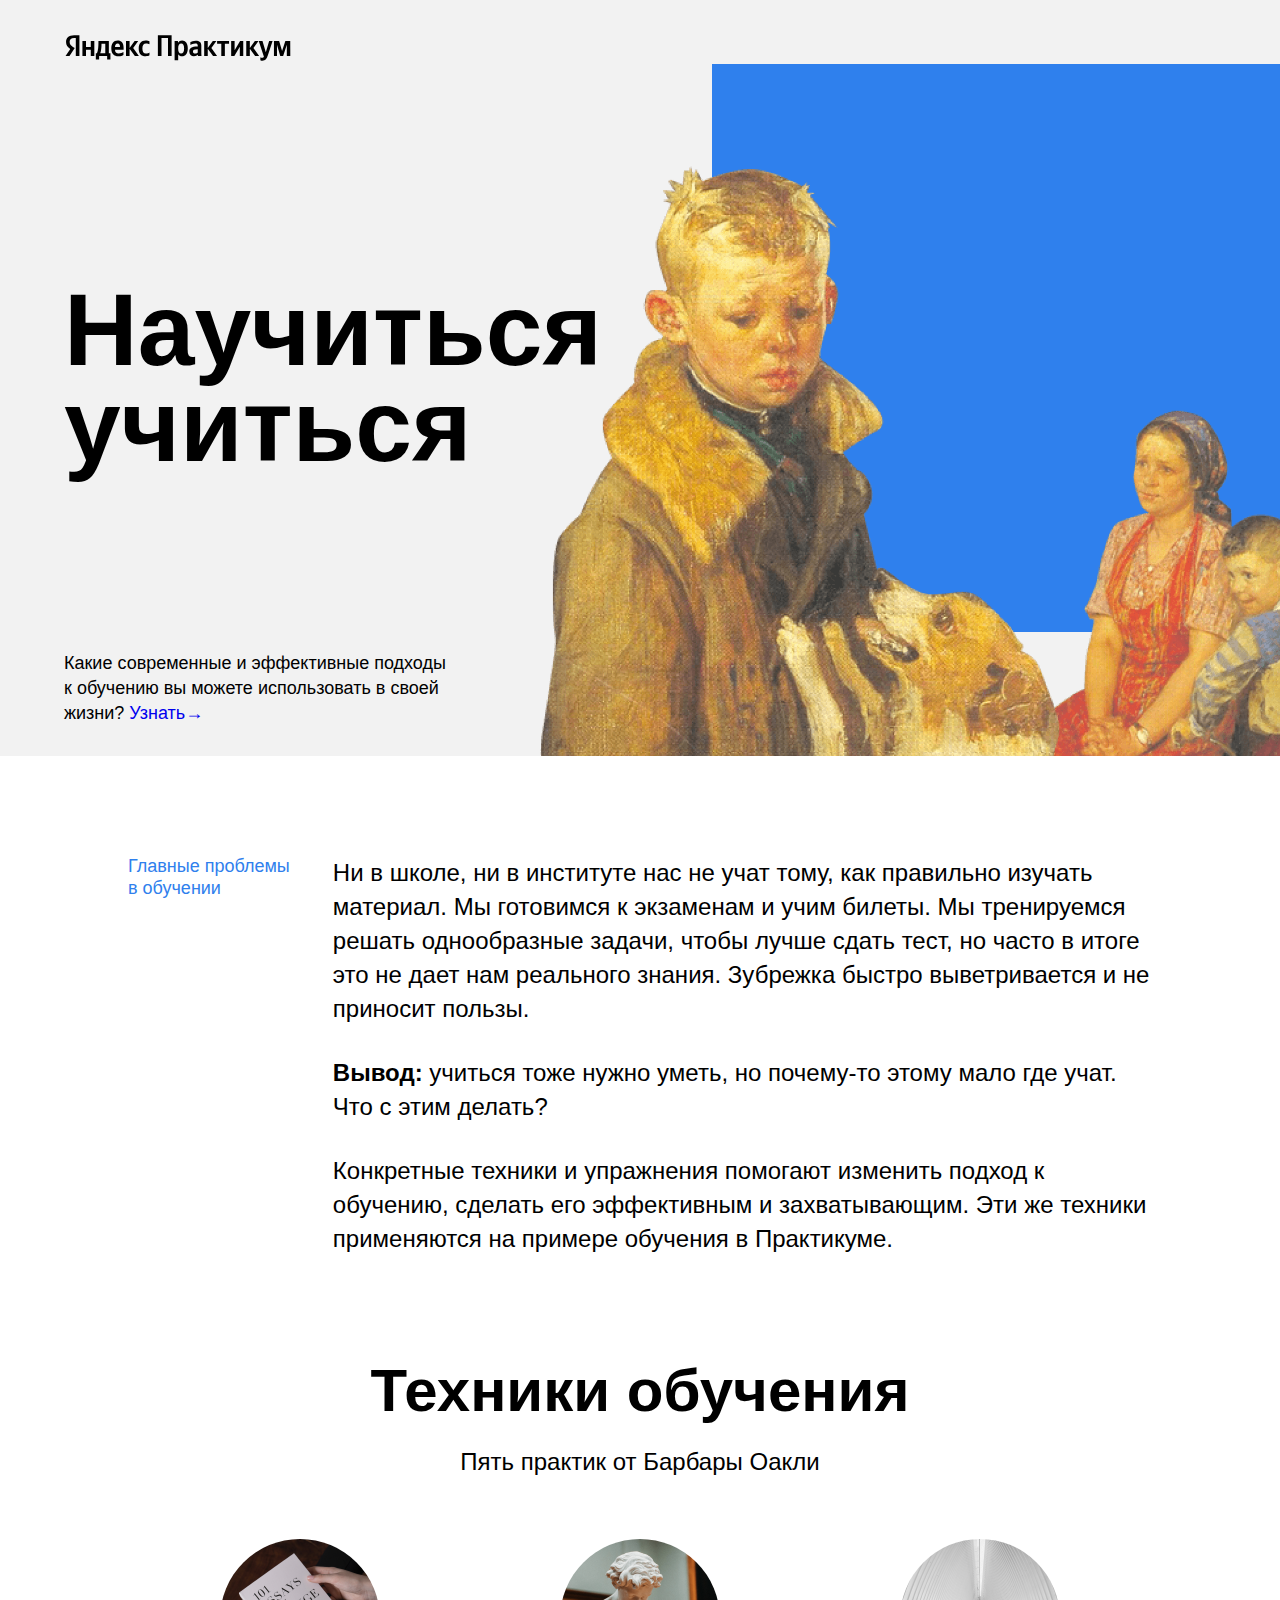
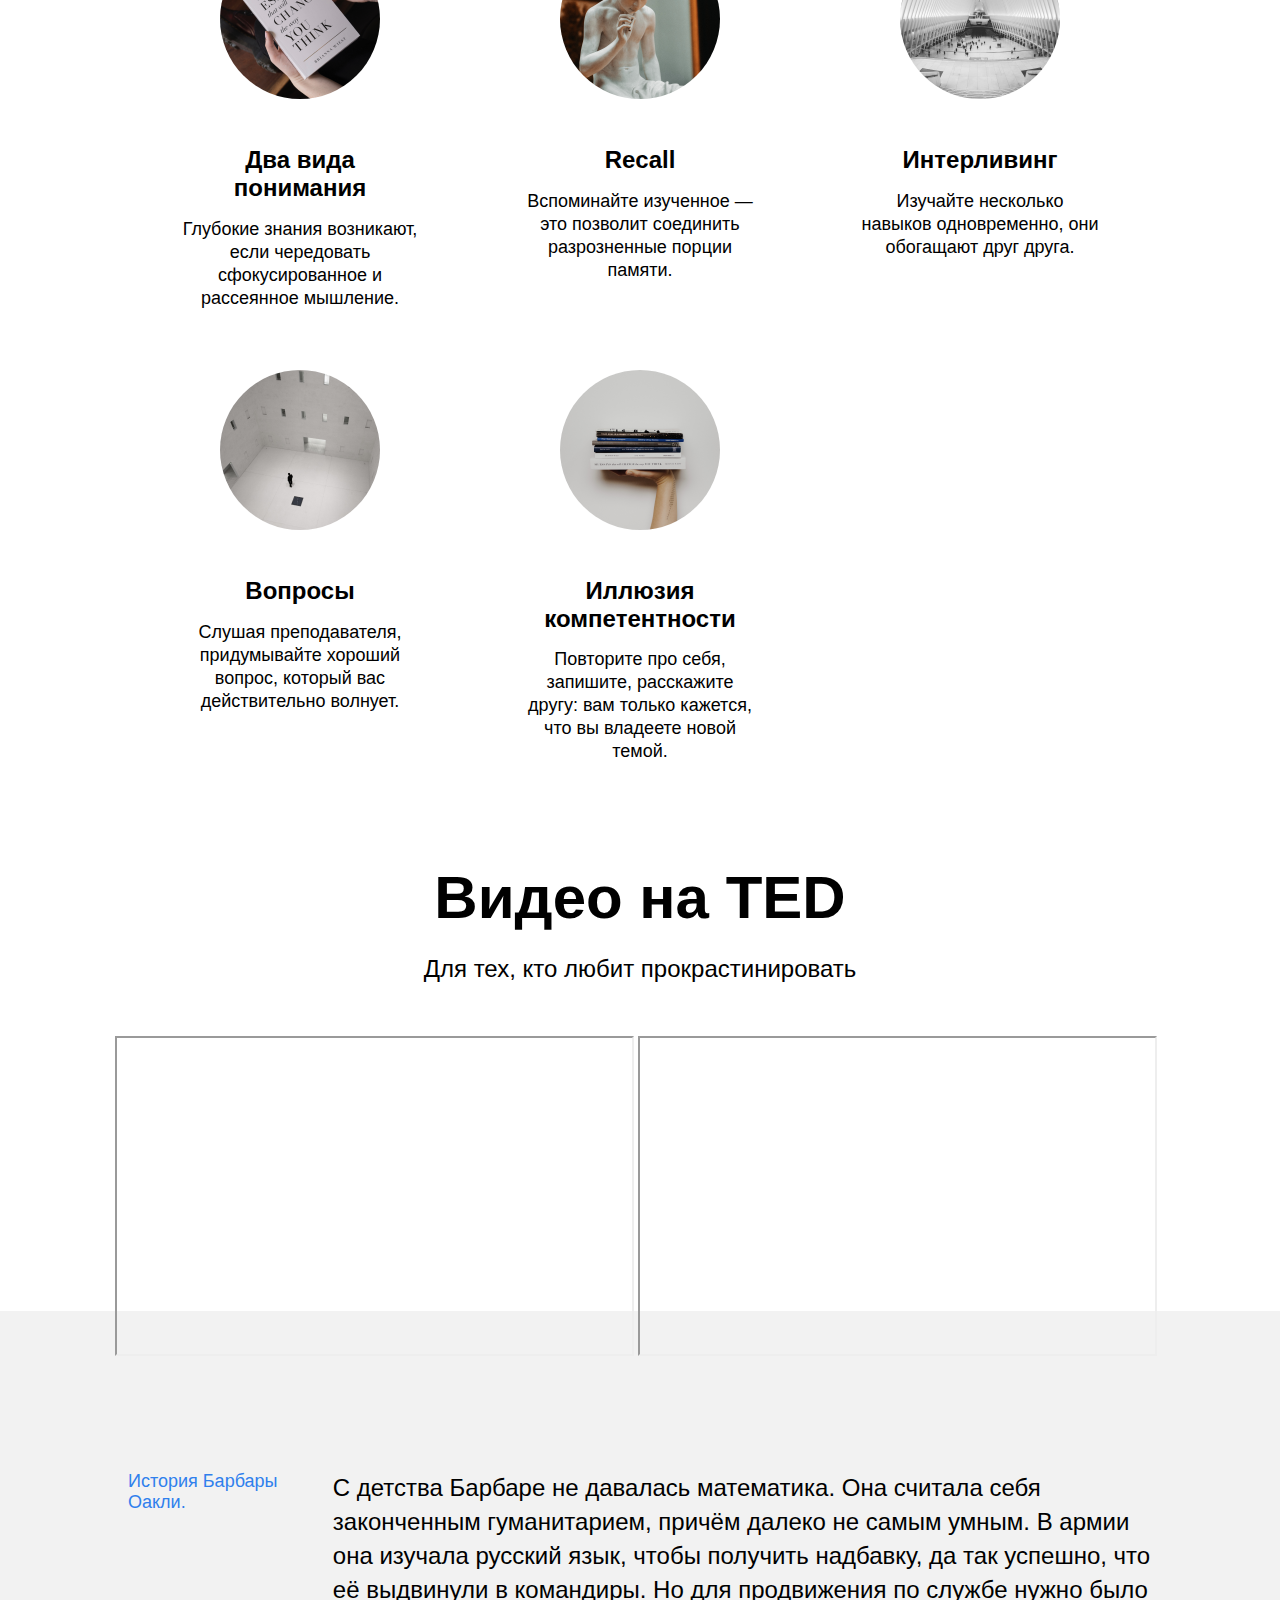
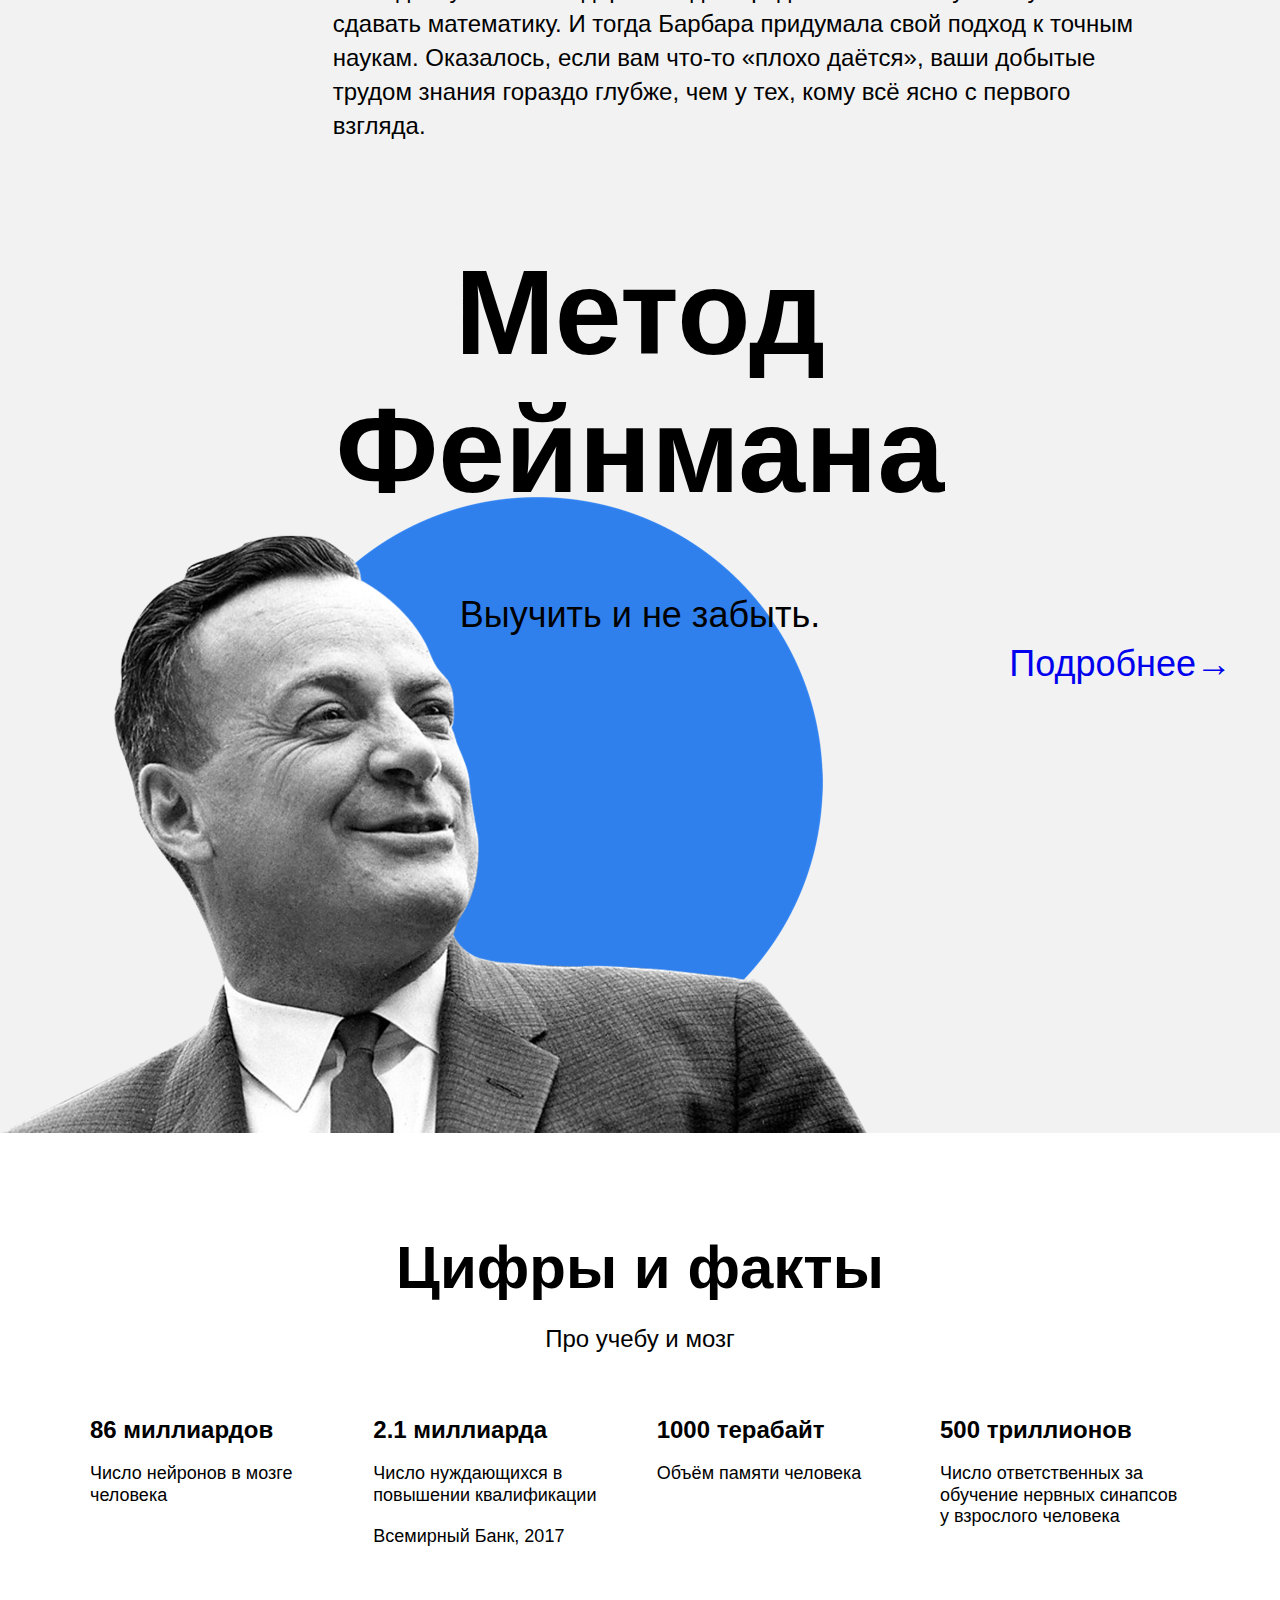
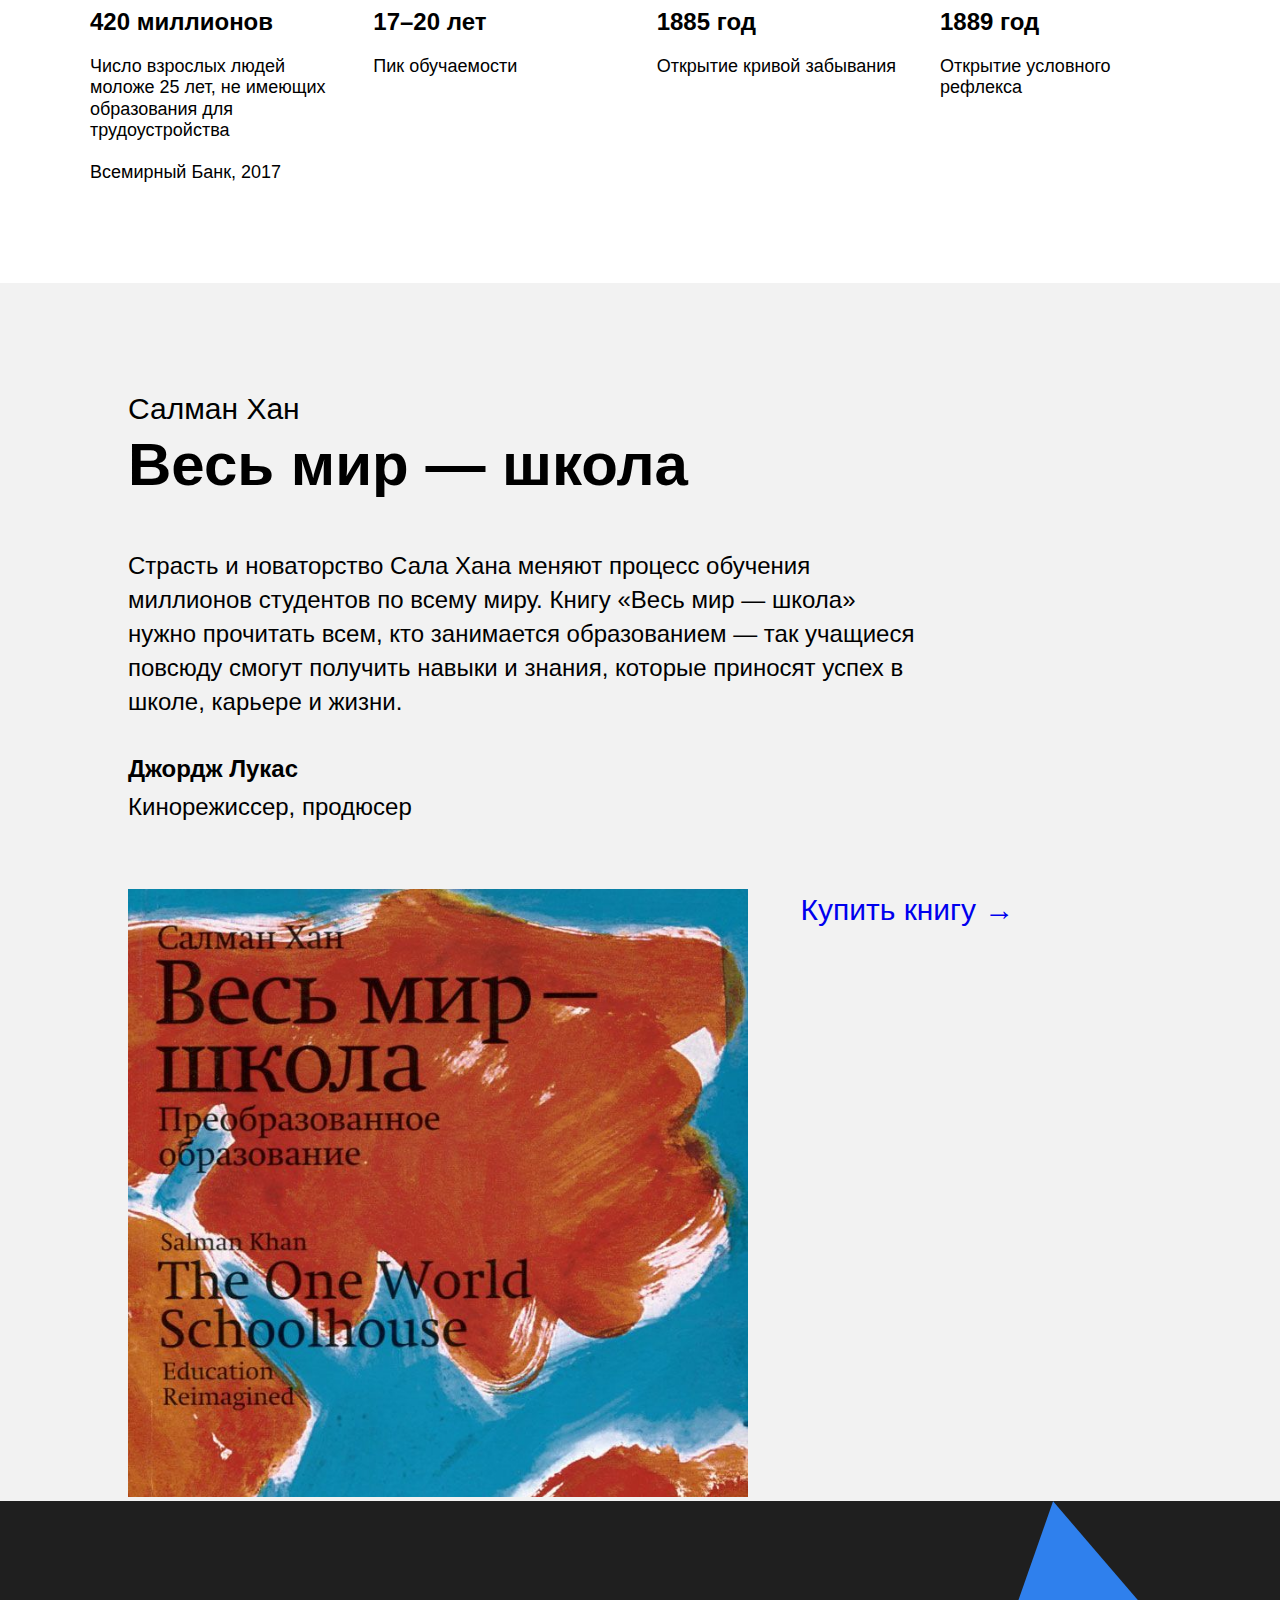
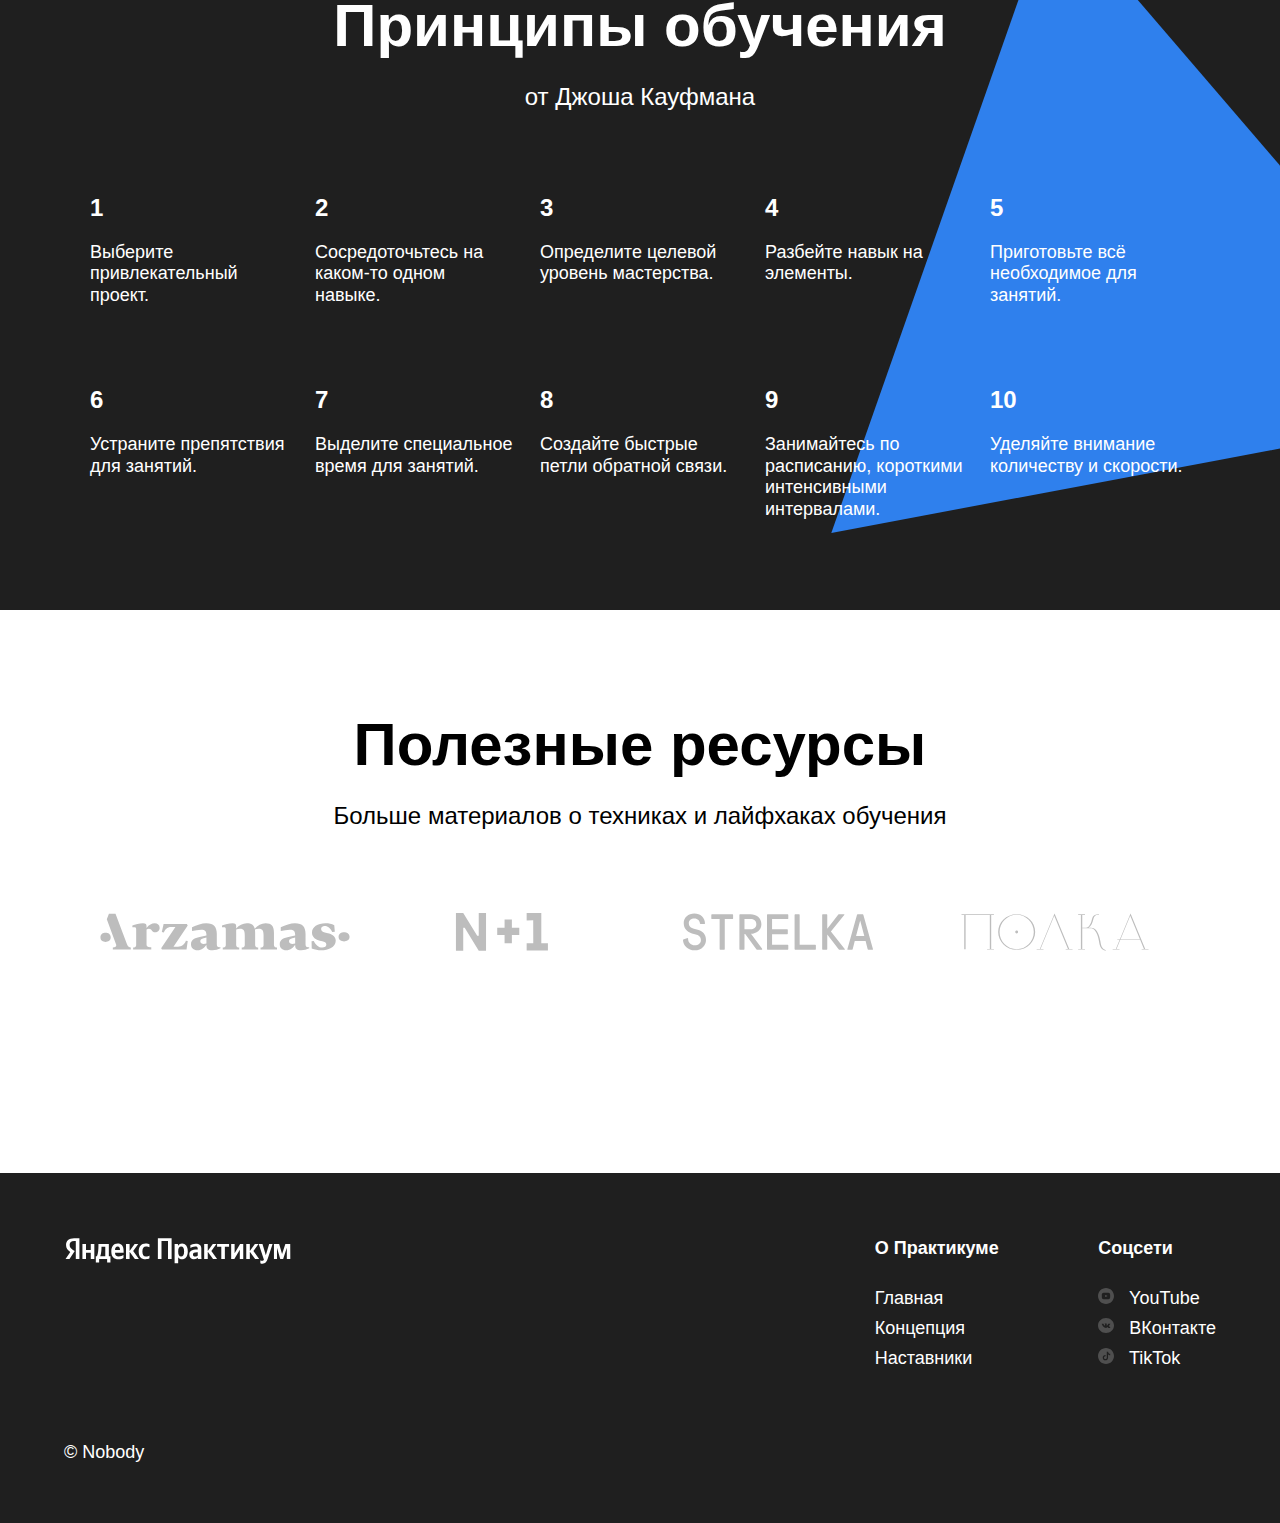
==== index.html @ 99456c60 "first commit" ====
<!DOCTYPE html>
<html lang="ru">
<head>
  <meta charset="UTF-8">
  <link rel="stylesheet" href="./vendor/normalize.css">
  <link rel="stylesheet" href="./pages/index.css">
  <meta name="viewport" content="width=device-width, initial-scale=1.0">
  <title>Научиться учиться</title>
</head>
<body>
  <div class="page">
    <header class="header"> 
      <img class="logo logo_place_header" alt="Яндекс Практикум (логотип)" src="./images/logo/logo_place_header.svg">
      <h1 class="header__title">Научиться учиться</h1> 
      <h2 class="header__subtitle">Какие современные и эффективные подходы к обучению вы можете использовать в своей жизни? <a class="link header__link" href="#">Узнать→</a></h2>
      <img class="header__main-illustration" alt="Главная картинка" src="./images/header-image.png">
      <div class="header__square-pic"></div>
    </header>

    <main class="content">

      <section class="description">
        <div class="two-columns">
          <h2 class="two-columns__brief">Главные проблемы в обучении</h2>
          <div class="two-columns__main-text">
            <p class="two-columns__paragraph">Ни в школе, ни в институте нас не учат тому, как правильно изучать материал. Мы готовимся к экзаменам и учим билеты. Мы тренируемся решать однообразные задачи, чтобы лучше сдать тест, но часто в итоге это не дает нам реального знания. Зубрежка быстро выветривается и не приносит пользы.</p>
            <p class="two-columns__paragraph"><span class="two-columns__span-accent">Вывод:</span> учиться тоже нужно уметь, но почему-то этому мало где учат. Что с этим делать?</p>
            <p class="two-columns__paragraph">Конкретные техники и упражнения помогают изменить подход к обучению, сделать его эффективным и захватывающим. Эти же техники применяются на примере обучения в Практикуме.</p>
          </div>
        </div>
      </section>

      <section class="techniques">
        <h2 class="section-title">Техники обучения</h2>
        <p class="section-subtitle">Пять практик от Барбары Оакли</p>
        <div class="cards">
          <div class="cards__item">
            <img class="cards__image" src="./images/cards-attention.png" alt="Картинка книги">
            <h3 class="cards__title">Два вида понимания</h3>
            <p class="cards__description">Глубокие знания возникают, если чередовать сфокусированное и рассеянное мышление.</p>
          </div>
          <div class="cards__item">
            <img class="cards__image" src="./images/cards-recall.png" alt="Картинка Recall">
            <h3 class="cards__title">Recall</h3>
            <p class="cards__description">Вспоминайте изученное — это позволит соединить разрозненные порции памяти.</p>
          </div>
          <div class="cards__item">
            <img class="cards__image" src="./images/cards-interliving.png" alt="Картинка Интерливинг">
            <h3 class="cards__title">Интерливинг</h3>
            <p class="cards__description">Изучайте несколько навыков одновременно, они обогащают друг друга.</p>
          </div>
          <div class="cards__item">
            <img class="cards__image" src="./images/cards-question.png" alt="Картинка Вопросы">
            <h3 class="cards__title">Вопросы</h3>
            <p class="cards__description">Слушая преподавателя, придумывайте хороший вопрос, который вас действительно волнует.</p>
          </div>
          <div class="cards__item">
            <img class="cards__image" src="./images/cards-competence.png" alt="Картинка Компетентности">
            <h3 class="cards__title">Иллюзия компетентности</h3>
            <p class="cards__description">Повторите про себя, запишите, расскажите другу: вам только кажется, что вы владеете новой темой.</p>
          </div>
        </div>
      </section>

      <section class="video">
        <h2 class="section-title">Видео нa TED</h2>
        <p class="section-subtitle">Для тех, кто любит прокрастинировать</p>
        <div class="video__iframes">
          <iframe class="video__iframe" title="Inside the mind of a master procrastinator" width="515" height="316"
src="https://www.youtube.com/embed/arj7oStGLkU" allowfullscreen></iframe>
          <iframe class="video__iframe" title="how to learn anything" width="515" height="316"
src="https://www.youtube.com/embed/5MgBikgcWnY" allowfullscreen></iframe>
        </div>
      </section>

      <section class="oakley">
        <div class="two-columns">
          <h2 class="two-columns__brief">История Барбары Оакли.</h2>
          <div class="two-columns__main-text">
            <p class="two-columns__paragraph">С детства Барбаре не давалась математика. Она считала себя законченным гуманитарием, причём далеко не самым умным. В армии она изучала русский язык, чтобы получить надбавку, да так успешно, что её выдвинули в командиры. Но для продвижения по службе нужно было сдавать математику. И тогда Барбара придумала свой подход к точным наукам. Оказалось, если вам что-то «плохо даётся», ваши добытые трудом знания гораздо глубже, чем у тех, кому всё ясно с первого взгляда.            </p>
          </div>
        </div>
      </section>
      
      <section class="feynman">
        <img class="feynman__img" src="./images/feynman.png" alt="Портрет Фейнмана">
        <h2 class="feynman__title">Метод Фейнмана</h2>
        <p class="feynman__subtitle">Выучить и не забыть.</p>
        <a class="link feynman__link" href="#">Подробнее→</a>
      </section>

      <section class="digits">
        <h2 class="section-title">Цифры и факты</h2>
        <p class="section-subtitle">Про учебу и мозг</p>
        <div class="table">
          <div class="table__cell">
            <h3 class="table__heading">86 миллиардов</h3>
            <p class="table__text">Число нейронов в мозге человека</p>
          </div>
          <div class="table__cell">
            <h3 class="table__heading">2.1 миллиарда</h3>
            <p class="table__text">Число нуждающихся в повышении квалификации</p>
            <p class="table__text">Всемирный Банк, 2017</p>
          </div>
          <div class="table__cell">
            <h3 class="table__heading">1000 терабайт</h3>
            <p class="table__text">Объём памяти человека</p>
          </div>
          <div class="table__cell">
            <h3 class="table__heading">500 триллионов</h3>
            <p class="table__text">Число ответственных за обучение нервных синапсов у взрослого человека</p>
          </div>
          <div class="table__cell">
            <h3 class="table__heading">420 миллионов</h3>
            <p class="table__text">Число взрослых людей моложе 25 лет, не имеющих образования для трудоустройства</p>
            <p class="table__text">Всемирный Банк, 2017</p>
          </div>
          <div class="table__cell">
            <h3 class="table__heading">17–20 лет</h3>
            <p class="table__text">Пик обучаемости</p>
          </div>
          <div class="table__cell">
            <h3 class="table__heading">1885 год</h3>
            <p class="table__text">Открытие кривой забывания</p>
          </div>
          <div class="table__cell">
            <h3 class="table__heading">1889 год</h3>
            <p class="table__text">Открытие условного рефлекса</p>
          </div>
        </div>
      </section>

      <section class="khan">
        <div class="khan__container">
          <p class="khan__author">Салман Хан</p>
          <h2 class="khan__title">Весь мир — школа</h2>
          <p class="khan__quote">Страсть и новаторство Сала Хана меняют процесс обучения миллионов студентов по всему миру. Книгу «Весь мир — школа» нужно прочитать всем, кто занимается образованием — так учащиеся повсюду смогут получить навыки и знания, которые приносят успех в школе, карьере и жизни.</p>
          <p class="khan__quote-author">Джордж Лукас</p>
          <p class="khan__quote-author-subline">Кинорежиссер, продюсер</p>
          <div class="khan__book-container">
            <img class="khan__book-pic" src="./images/khan-book.jpg" alt="Картинка книги Салмана Хана">
            <a class="link khan__buy-link" href="#">Купить книгу →</a>
          </div>
        </div>
      </section>

      <section class="kaufman">
        <h2 class="section-title section-title_theme_dark">Принципы обучения</h2>
        <p class="section-subtitle section-subtitle_theme_dark">от Джоша Кауфмана</p>
        <div class="kaufman__triangle"></div>
        <div class="table table_theme_dark">
          <div class="table__cell table__cell_theme_dark">
            <h3 class="table__heading table__heading_theme_dark">1</h3>
            <p class="table__text table__text_theme_dark">Выберите привлекательный проект.</p>
          </div>
          <div class="table__cell table__cell_theme_dark">
            <h3 class="table__heading table__heading_theme_dark">2</h3>
            <p class="table__text table__text_theme_dark">Сосредоточьтесь на каком-то одном навыке.</p>
          </div>
          <div class="table__cell table__cell_theme_dark">
            <h3 class="table__heading table__heading_theme_dark">3</h3>
            <p class="table__text table__text_theme_dark">Определите целевой уровень мастерства.</p>
          </div>
          <div class="table__cell table__cell_theme_dark">
            <h3 class="table__heading table__heading_theme_dark">4</h3>
            <p class="table__text table__text_theme_dark">Разбейте навык на элементы.</p>
          </div>
          <div class="table__cell table__cell_theme_dark">
            <h3 class="table__heading table__heading_theme_dark">5</h3>
            <p class="table__text table__text_theme_dark">Приготовьте всё необходимое для занятий.</p>
          </div>
          <div class="table__cell table__cell_theme_dark">
            <h3 class="table__heading table__heading_theme_dark">6</h3>
            <p class="table__text table__text_theme_dark">Устраните препятствия для занятий.</p>
          </div>
          <div class="table__cell table__cell_theme_dark">
            <h3 class="table__heading table__heading_theme_dark">7</h3>
            <p class="table__text table__text_theme_dark">Выделите специальное время для занятий.</p>
          </div>
          <div class="table__cell table__cell_theme_dark">
            <h3 class="table__heading table__heading_theme_dark">8</h3>
            <p class="table__text table__text_theme_dark">Создайте быстрые петли обратной связи.</p>
          </div>
          <div class="table__cell table__cell_theme_dark">
            <h3 class="table__heading table__heading_theme_dark">9</h3>
            <p class="table__text table__text_theme_dark">Занимайтесь по расписанию, короткими интенсивными интервалами.</p>
          </div>
          <div class="table__cell table__cell_theme_dark">
            <h3 class="table__heading table__heading_theme_dark">10</h3>
            <p class="table__text table__text_theme_dark">Уделяйте внимание количеству и скорости.</p>
          </div>
        </div>
      </section>

      <section class="resources">
        <h2 class="section-title">Полезные ресурсы</h2>
        <p class="section-subtitle">Больше материалов о техниках и лайфхаках обучения</p>
        <div class="resources__logo-zone">
          <a class="link" href="#"><img class="resources__logo" src="./images/logo/resources-arzamas.svg" alt="логотип Arzama"></a>
          <a class="link" href="#"><img class="resources__logo" src="./images/logo/resources-n1.svg" alt="логотип N+1"></a>
          <a class="link" href="#"><img class="resources__logo" src="./images/logo/resources-strelka.svg" alt="логотип STRELKA"></a>
          <a class="link" href="#"><img class="resources__logo" src="./images/logo/resources-polka.svg" alt="логотип ПОЛКА"></a>
        </div>
      </section>

    </main>

    <footer class="footer">
      <div class="footer__columns">
        <section class="footer__column footer__column_content_copyright">
          <img class="logo logo_place_footer" src="./images/logo/logo_place_footer.svg" alt="Яндекс Практикум (логотип)">
          <h3 class="footer__author">&copy; Nobody</h3>
        </section>
        <nav class="footer__column footer__column_content_info">
          <h3 class="footer__column-heading">О Практикуме</h3>
          <ul class="footer__column-links">
            <li class="list"><a class="link footer__column-link" href="#">Главная</a></li>
            <li class="list"><a class="link footer__column-link" href="#">Концепция</a></li>
            <li class="list"><a class="link footer__column-link" href="#">Наставники</a></li>
          </ul>
        </nav>
        <nav class="footer__column footer__column_content_social">
          <h3 class="footer__column-heading">Соцсети</h3>
          <ul class="footer__column-links">
            <li class="list"><a class="link footer__column-link" href="#"><img class="footer__social-icon" src="./images/logo/youtube-icon.svg" alt="Иконка YouTube"> YouTube</a></li>
            <li class="list"><a class="link footer__column-link" href="#"><img class="footer__social-icon" src="./images/logo/vk_color_white.svg" alt="Иконка ВКонтакте"> ВКонтакте</a></li>
            <li class="list"><a class="link footer__column-link" href="#"><img class="footer__social-icon" src="./images/logo/tiktok-icon.svg" alt="Иконка TikTok"> TikTok</a></li>
          </ul>
        </nav>
      </div>
    </footer>

  </div>
</body>
</html>
---- pages/index.css ----
@import url(../vendor/normalize.css);
@import url(../blocks/page/page.css);
@import url(../blocks/rotation/rotation.css);
@import url(../blocks/description/description.css);
@import url(../blocks/digits/digits.css);
@import url(../blocks/feynman/feynman.css);
@import url(../blocks/feynman/__img/feynman__img.css);
@import url(../blocks/feynman/__link/feynman__link.css);
@import url(../blocks/feynman/__subtitile/feynman__subtitle.css);
@import url(../blocks/feynman/__title/feynman__title.css);
@import url(../blocks/footer/footer.css);
@import url(../blocks/footer/__author/footer__author.css);
@import url(../blocks/footer/__column-heading/footer__column-heading.css);
@import url(../blocks/footer/__column-link/footer__column-link.css);
@import url(../blocks/footer/__column-links/footer__column-links.css);
@import url(../blocks/footer/__column/_content/footer__column_content_copyright.css);
@import url(../blocks/footer/__columns/footer__columns.css);
@import url(../blocks/footer/__social-icon/footer__social-icon.css);
@import url(../blocks/header/header.css);
@import url(../blocks/header/__main-illustration/header__main-illustration.css);
@import url(../blocks/header/__square-pic/header__square-pic.css);
@import url(../blocks/header/__subtitle/header__subtitle.css);
@import url(../blocks/header/__title/header__titile.css);
@import url(../blocks/kaufman/kaufman.css);

@import url(../blocks/link/link.css);
@import url(../blocks/list/list.css);
@import url(../blocks/logo/logo.css);
@import url(../blocks/logo/_place/logo_place_header.css);
@import url(../blocks/section-subtitile/section-subtitle.css);
@import url(../blocks/section-title/section-title.css);
@import url(../blocks/table/table.css);
@import url(../blocks/table/__cell/table__cell.css);
@import url(../blocks/table/__cell/_theme/table__cell_theme_dark.css);
@import url(../blocks/table/__heading/table__heading.css);
@import url(../blocks/table/__text/table__text.css);
@import url(../blocks/table/__text/table__text.css);
@import url(../blocks/table/_theme/table_theme_dark.css);
@import url(../blocks/two-columns/two-columns.css);
@import url(../blocks/two-columns/__brief/two-columns__brief.css);
@import url(../blocks/two-columns/__main-text/two-columns__main-text.css);
@import url(../blocks/two-columns/__paragraph/two-columns__paragraph.css);
@import url(../blocks/two-columns/__span-accent/two-columns__span-accent.css);
@import url(../blocks/two-columns/__span-accent/two-columns__span-accent.css);
@import url(../blocks/cards/cards.css);
@import url(../blocks/cards/__description/cards__description.css);
@import url(../blocks/cards/__image/cards__image.css);
@import url(../blocks/cards/__item/cards__item.css);
@import url(../blocks/cards/__title/cards__title.css);
@import url(../blocks/video/video.css);
@import url(../blocks/video/__iframes/video__iframes.css);
@import url(../blocks/video/__iframe/video__iframe.css);
@import url(../blocks/oakley/oakley.css);
@import url(../blocks/khan/khan.css);
@import url(../blocks/khan/__author/khan__author.css);
@import url(../blocks/khan/__book-container/khan__book-container.css);
@import url(../blocks/khan/__book-pic/khan__book-pic.css);
@import url(../blocks/khan/__buy-link/khan__buy-link.css);
@import url(../blocks/khan/__container/khan__container.css);
@import url(../blocks/khan/__quote-author-subline/khan__quote-author-subline.css);
@import url(../blocks/khan/__quote-author/khan__quote-author.css);
@import url(../blocks/khan/__quote/khan__quote.css);
@import url(../blocks/khan/__title/khan__title.css);
@import url(../blocks/kaufman/__triangle/kaufman__triangle.css);
@import url(../blocks/resources/recousces.css);
@import url(../blocks/resources/__logo-zone/resources__logo-zone.css);
@import url(../blocks/resources/__logo/resources__logo.css);
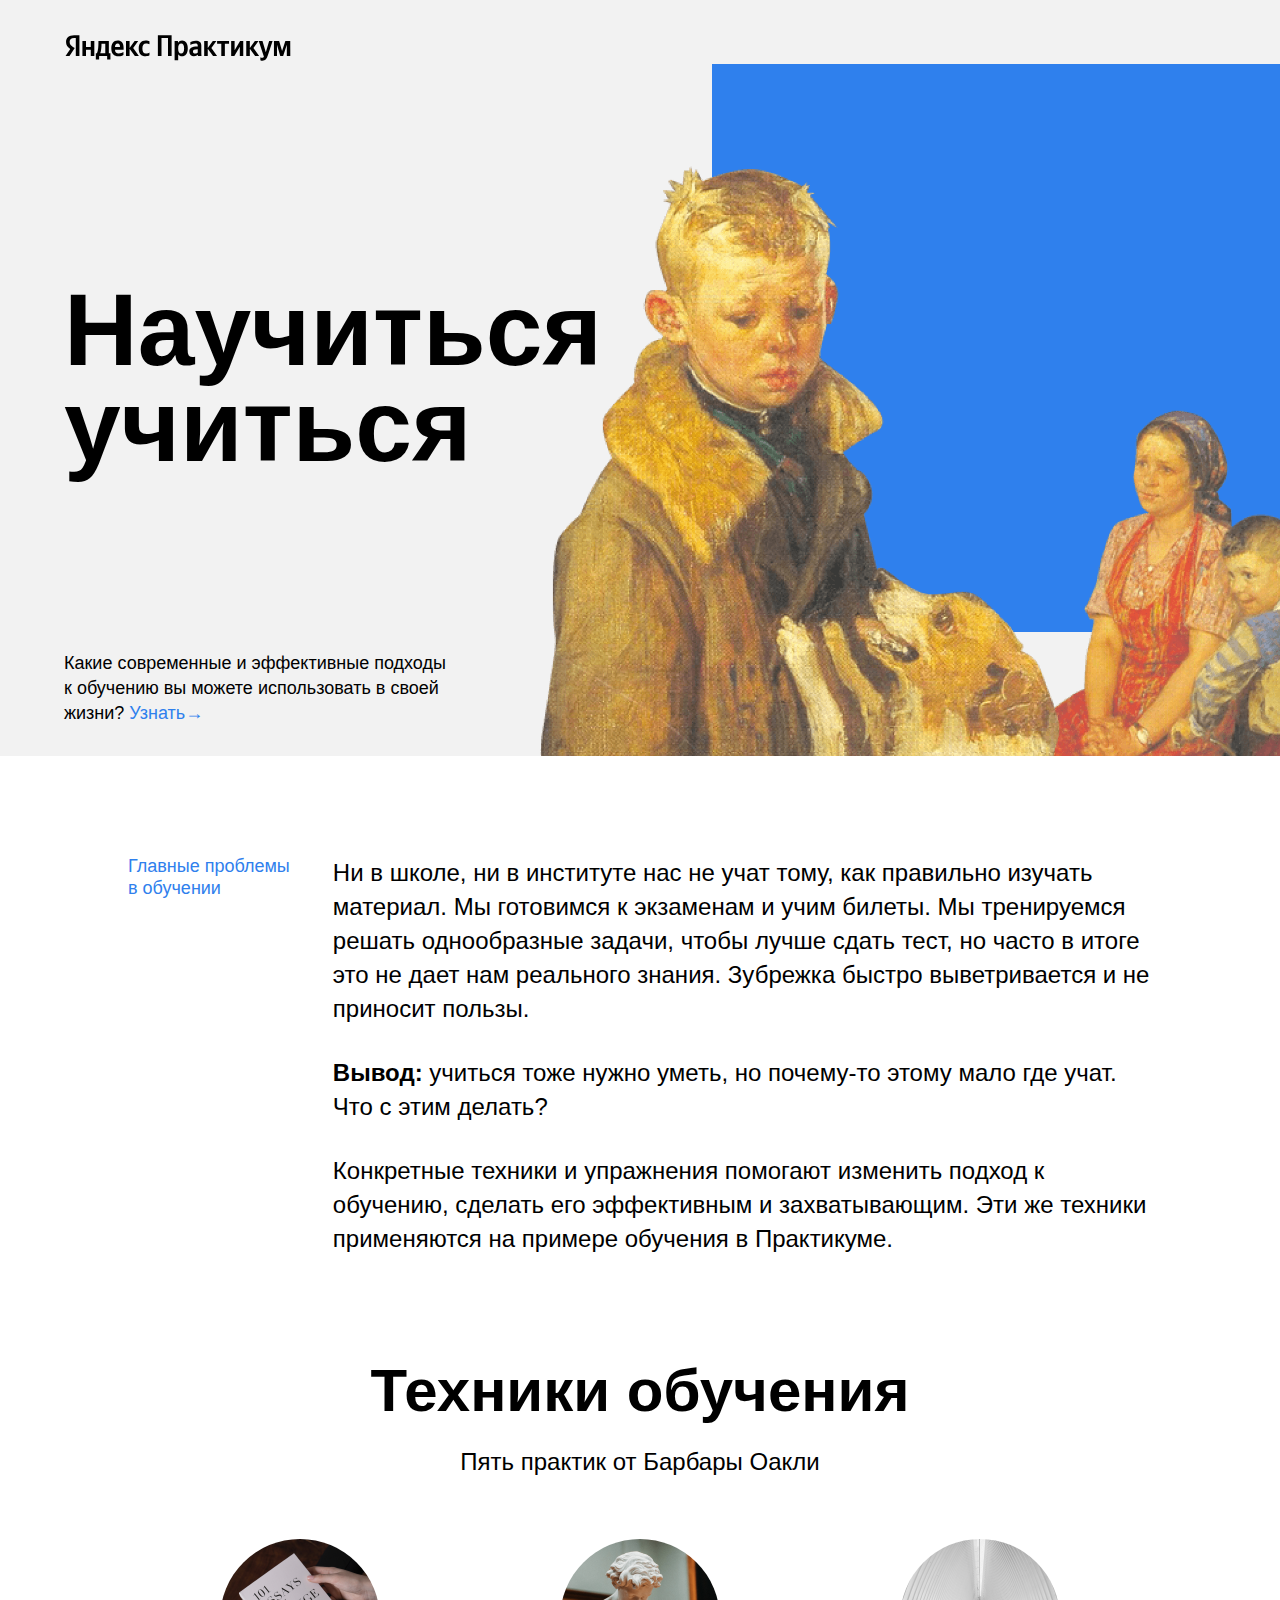
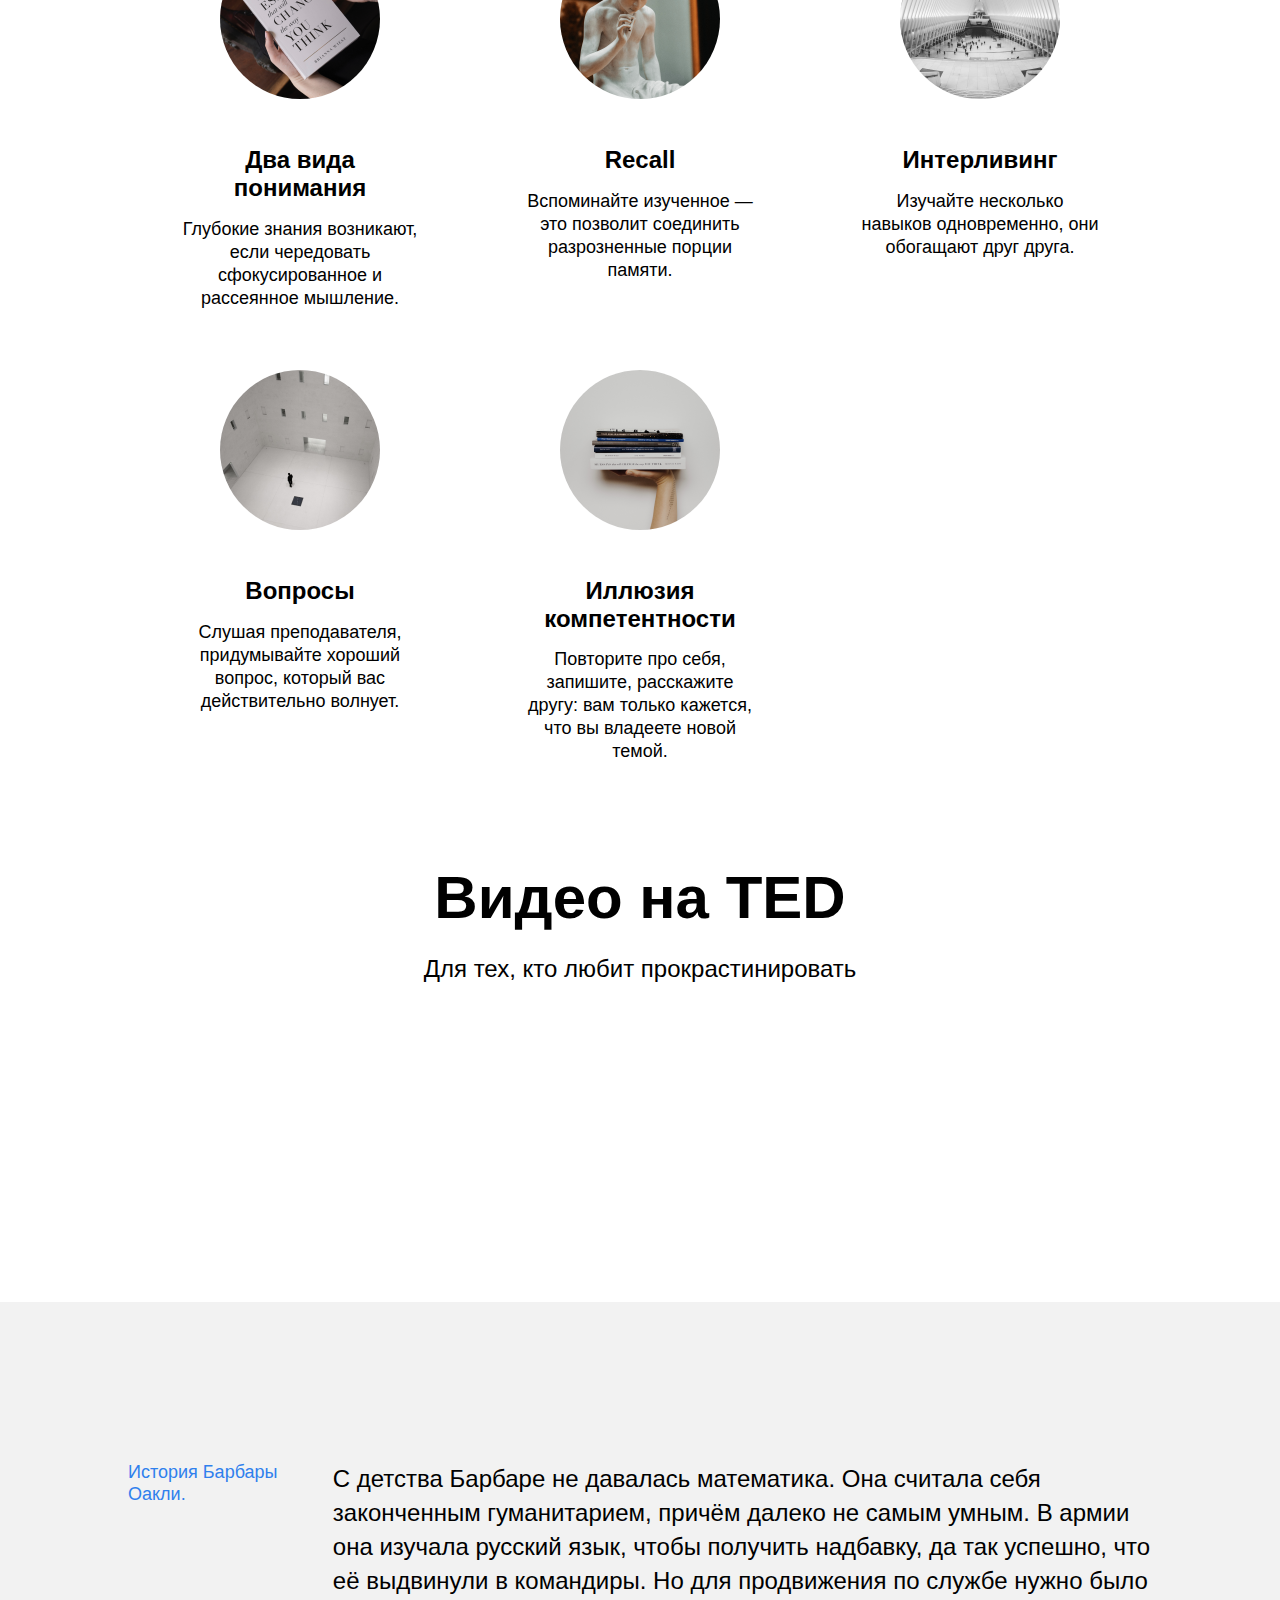
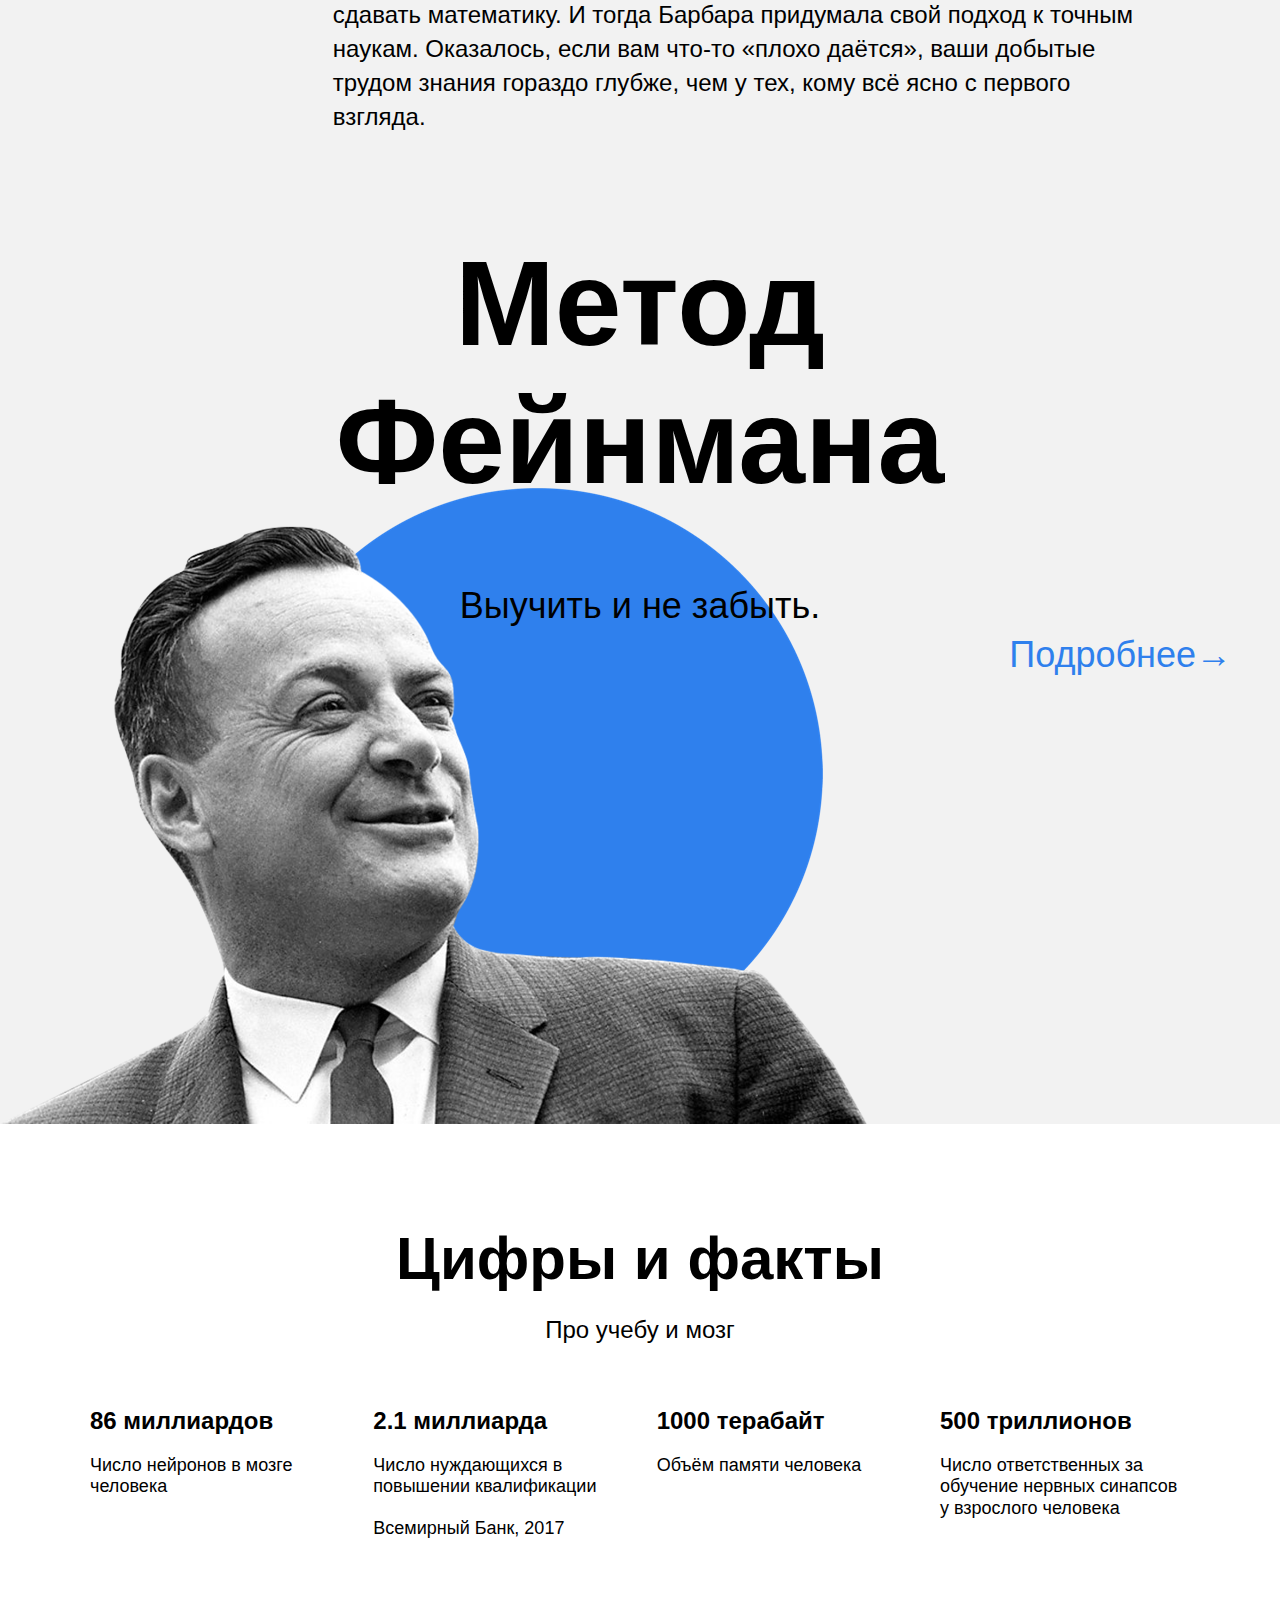
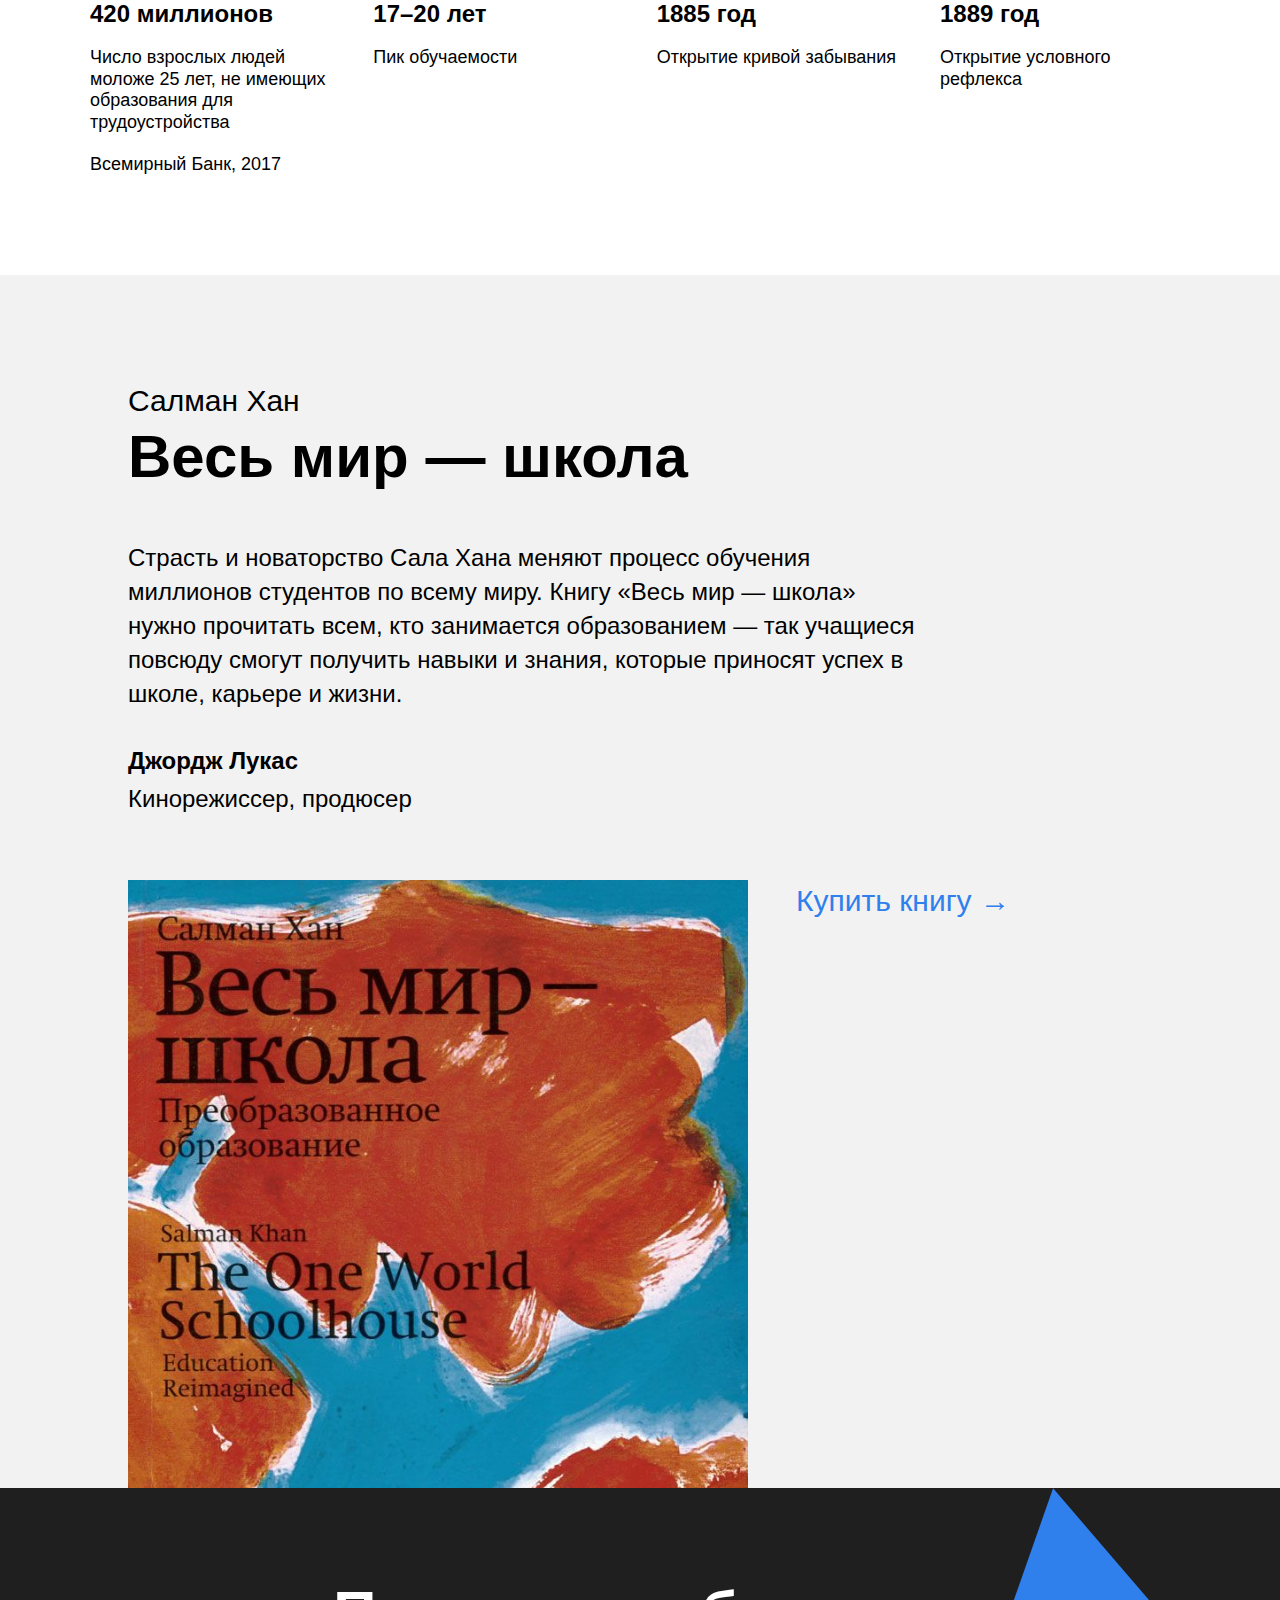
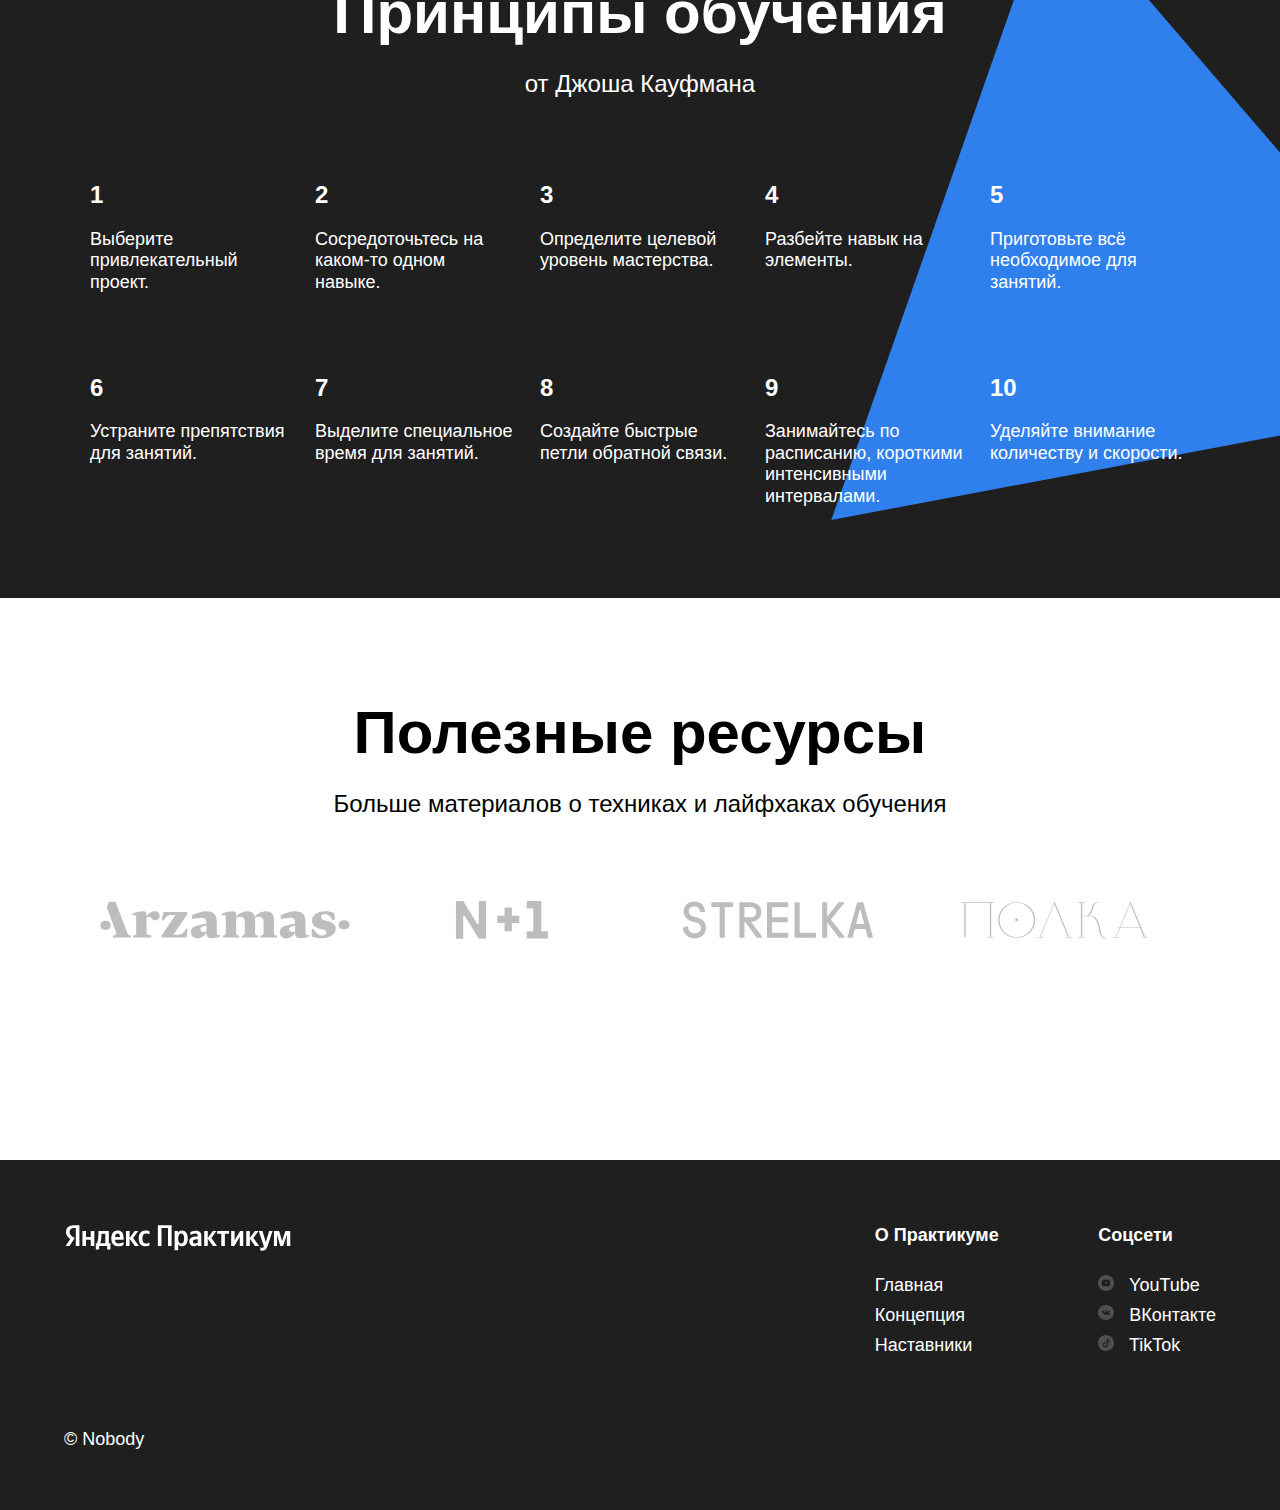
==== commit 38cd0d64: "ошибки утранены" ====
--- a/index.html
+++ b/index.html
@@ -2,7 +2,6 @@
 <html lang="ru">
 <head>
   <meta charset="UTF-8">
-  <link rel="stylesheet" href="./vendor/normalize.css">
   <link rel="stylesheet" href="./pages/index.css">
   <meta name="viewport" content="width=device-width, initial-scale=1.0">
   <title>Научиться учиться</title>
@@ -12,22 +11,22 @@
     <header class="header"> 
       <img class="logo logo_place_header" alt="Яндекс Практикум (логотип)" src="./images/logo/logo_place_header.svg">
       <h1 class="header__title">Научиться учиться</h1> 
-      <h2 class="header__subtitle">Какие современные и эффективные подходы к обучению вы можете использовать в своей жизни? <a class="link header__link" href="#">Узнать→</a></h2>
+      <p class="header__subtitle">Какие современные и эффективные подходы к обучению вы можете использовать в своей жизни? <a class="link header__link" href="#">Узнать→</a></p>
       <img class="header__main-illustration" alt="Главная картинка" src="./images/header-image.png">
-      <div class="header__square-pic"></div>
+      <div class="header__square-pic rotation"></div>
     </header>
 
     <main class="content">
 
       <section class="description">
-        <div class="two-columns">
+        <article class="two-columns">
           <h2 class="two-columns__brief">Главные проблемы в обучении</h2>
           <div class="two-columns__main-text">
             <p class="two-columns__paragraph">Ни в школе, ни в институте нас не учат тому, как правильно изучать материал. Мы готовимся к экзаменам и учим билеты. Мы тренируемся решать однообразные задачи, чтобы лучше сдать тест, но часто в итоге это не дает нам реального знания. Зубрежка быстро выветривается и не приносит пользы.</p>
             <p class="two-columns__paragraph"><span class="two-columns__span-accent">Вывод:</span> учиться тоже нужно уметь, но почему-то этому мало где учат. Что с этим делать?</p>
             <p class="two-columns__paragraph">Конкретные техники и упражнения помогают изменить подход к обучению, сделать его эффективным и захватывающим. Эти же техники применяются на примере обучения в Практикуме.</p>
           </div>
-        </div>
+        </article>
       </section>
 
       <section class="techniques">
@@ -66,10 +65,8 @@
         <h2 class="section-title">Видео нa TED</h2>
         <p class="section-subtitle">Для тех, кто любит прокрастинировать</p>
         <div class="video__iframes">
-          <iframe class="video__iframe" title="Inside the mind of a master procrastinator" width="515" height="316"
-src="https://www.youtube.com/embed/arj7oStGLkU" allowfullscreen></iframe>
-          <iframe class="video__iframe" title="how to learn anything" width="515" height="316"
-src="https://www.youtube.com/embed/5MgBikgcWnY" allowfullscreen></iframe>
+          <iframe class="video__iframe" title="Inside the mind of a master procrastinator" src="https://www.youtube.com/embed/arj7oStGLkU" allowfullscreen></iframe>
+          <iframe class="video__iframe" title="how to learn anything" src="https://www.youtube.com/embed/5MgBikgcWnY" allowfullscreen></iframe>
         </div>
       </section>
 
@@ -86,7 +83,7 @@
         <img class="feynman__img" src="./images/feynman.png" alt="Портрет Фейнмана">
         <h2 class="feynman__title">Метод Фейнмана</h2>
         <p class="feynman__subtitle">Выучить и не забыть.</p>
-        <a class="link feynman__link" href="#">Подробнее→</a>
+        <a class="link feynman__link" href="#" target="_blank">Подробнее→</a>
       </section>
 
       <section class="digits">
@@ -134,7 +131,7 @@
         <div class="khan__container">
           <p class="khan__author">Салман Хан</p>
           <h2 class="khan__title">Весь мир — школа</h2>
-          <p class="khan__quote">Страсть и новаторство Сала Хана меняют процесс обучения миллионов студентов по всему миру. Книгу «Весь мир — школа» нужно прочитать всем, кто занимается образованием — так учащиеся повсюду смогут получить навыки и знания, которые приносят успех в школе, карьере и жизни.</p>
+          <blockquote class="khan__quote">Страсть и новаторство Сала Хана меняют процесс обучения миллионов студентов по всему миру. Книгу «Весь мир — школа» нужно прочитать всем, кто занимается образованием — так учащиеся повсюду смогут получить навыки и знания, которые приносят успех в школе, карьере и жизни.</blockquote>
           <p class="khan__quote-author">Джордж Лукас</p>
           <p class="khan__quote-author-subline">Кинорежиссер, продюсер</p>
           <div class="khan__book-container">
@@ -147,7 +144,7 @@
       <section class="kaufman">
         <h2 class="section-title section-title_theme_dark">Принципы обучения</h2>
         <p class="section-subtitle section-subtitle_theme_dark">от Джоша Кауфмана</p>
-        <div class="kaufman__triangle"></div>
+        <div class="kaufman__triangle rotation"></div>
         <div class="table table_theme_dark">
           <div class="table__cell table__cell_theme_dark">
             <h3 class="table__heading table__heading_theme_dark">1</h3>
@@ -207,10 +204,10 @@
 
     <footer class="footer">
       <div class="footer__columns">
-        <section class="footer__column footer__column_content_copyright">
+        <div class="footer__column footer__column_content_copyright">
           <img class="logo logo_place_footer" src="./images/logo/logo_place_footer.svg" alt="Яндекс Практикум (логотип)">
-          <h3 class="footer__author">&copy; Nobody</h3>
-        </section>
+          <p class="footer__author">&copy; Nobody</p>
+        </div>
         <nav class="footer__column footer__column_content_info">
           <h3 class="footer__column-heading">О Практикуме</h3>
           <ul class="footer__column-links">
--- a/pages/index.css
+++ b/pages/index.css
@@ -21,14 +21,16 @@
 @import url(../blocks/header/__square-pic/header__square-pic.css);
 @import url(../blocks/header/__subtitle/header__subtitle.css);
 @import url(../blocks/header/__title/header__titile.css);
+@import url(../blocks/header/__link/header__link.css);
 @import url(../blocks/kaufman/kaufman.css);
-
 @import url(../blocks/link/link.css);
 @import url(../blocks/list/list.css);
 @import url(../blocks/logo/logo.css);
 @import url(../blocks/logo/_place/logo_place_header.css);
 @import url(../blocks/section-subtitile/section-subtitle.css);
 @import url(../blocks/section-title/section-title.css);
+@import url(../blocks/section-title/_theme/section-title_theme_dark.css);
+@import url(../blocks/section-subtitile/_theme/section-subtitle_theme_dark.css);
 @import url(../blocks/table/table.css);
 @import url(../blocks/table/__cell/table__cell.css);
 @import url(../blocks/table/__cell/_theme/table__cell_theme_dark.css);
@@ -65,4 +67,5 @@
 @import url(../blocks/resources/recousces.css);
 @import url(../blocks/resources/__logo-zone/resources__logo-zone.css);
 @import url(../blocks/resources/__logo/resources__logo.css);
+@import url(../blocks/rotation/rotation.css);
 
